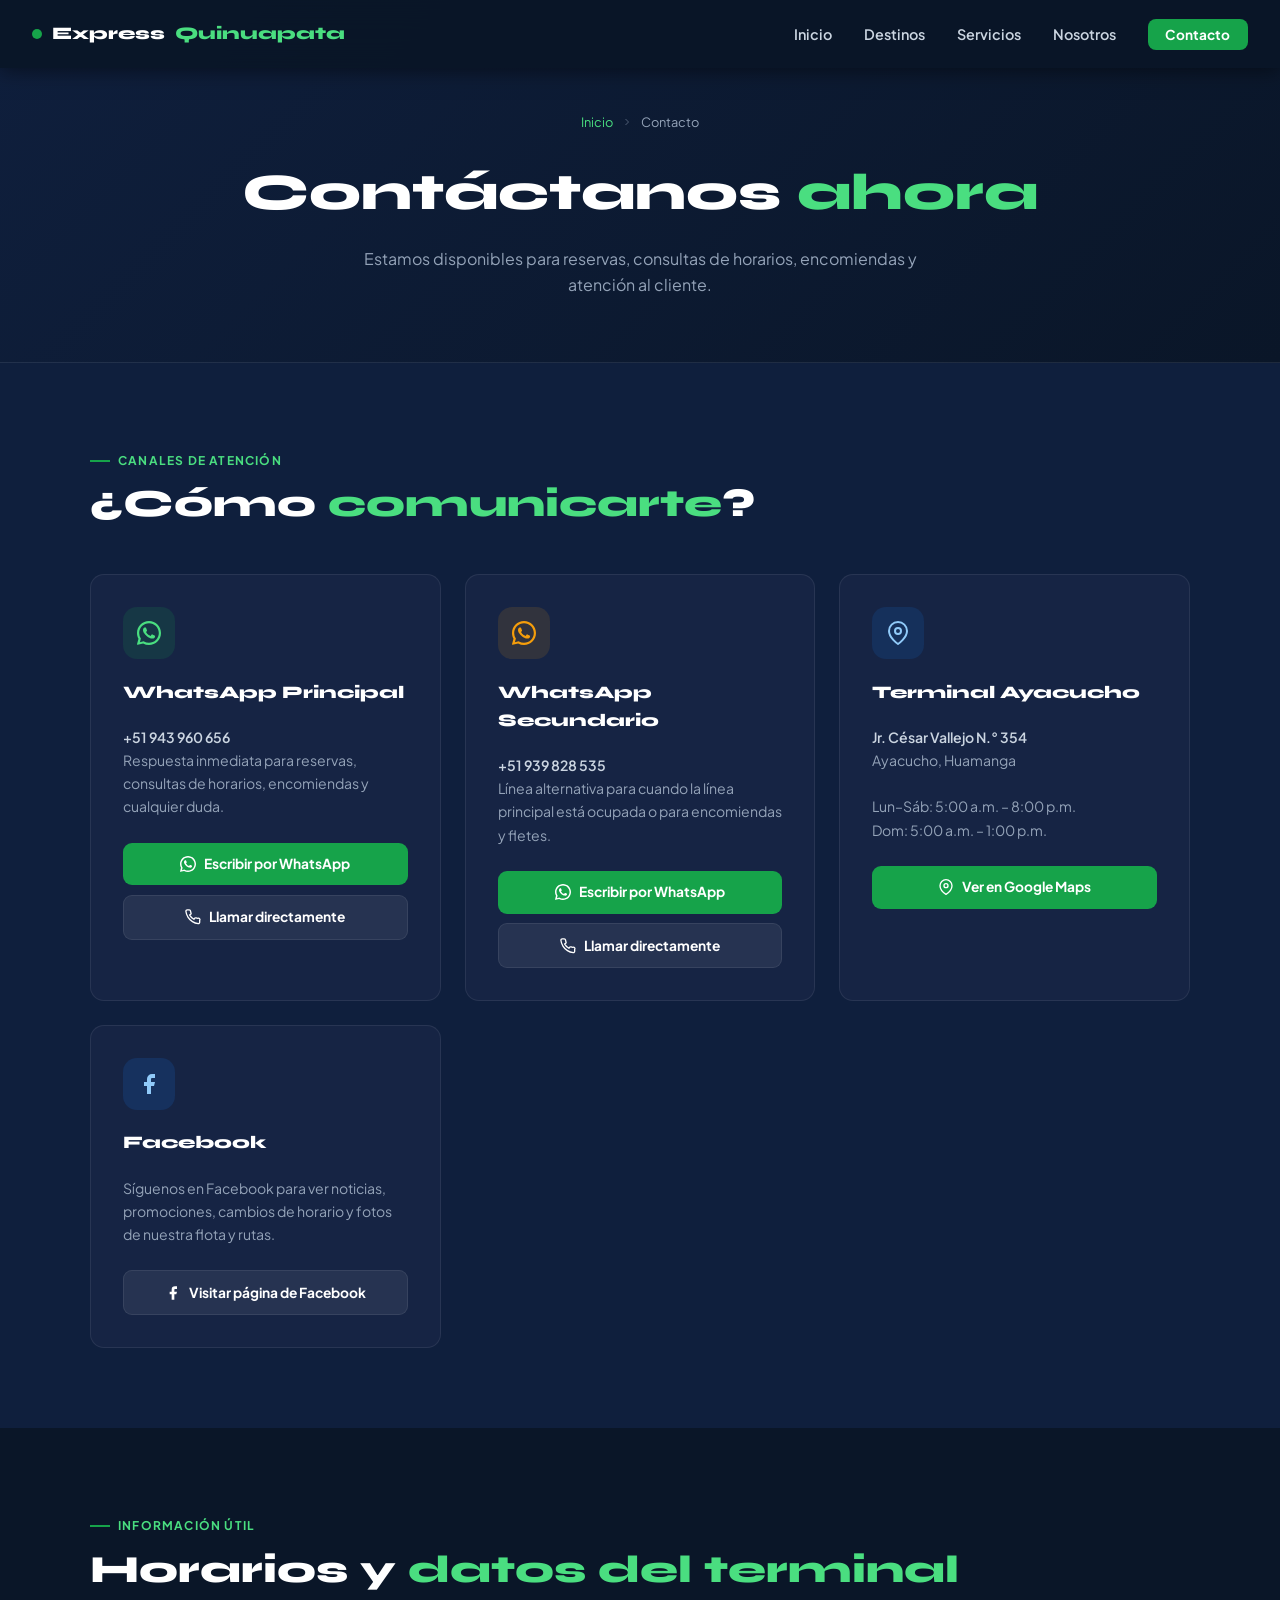
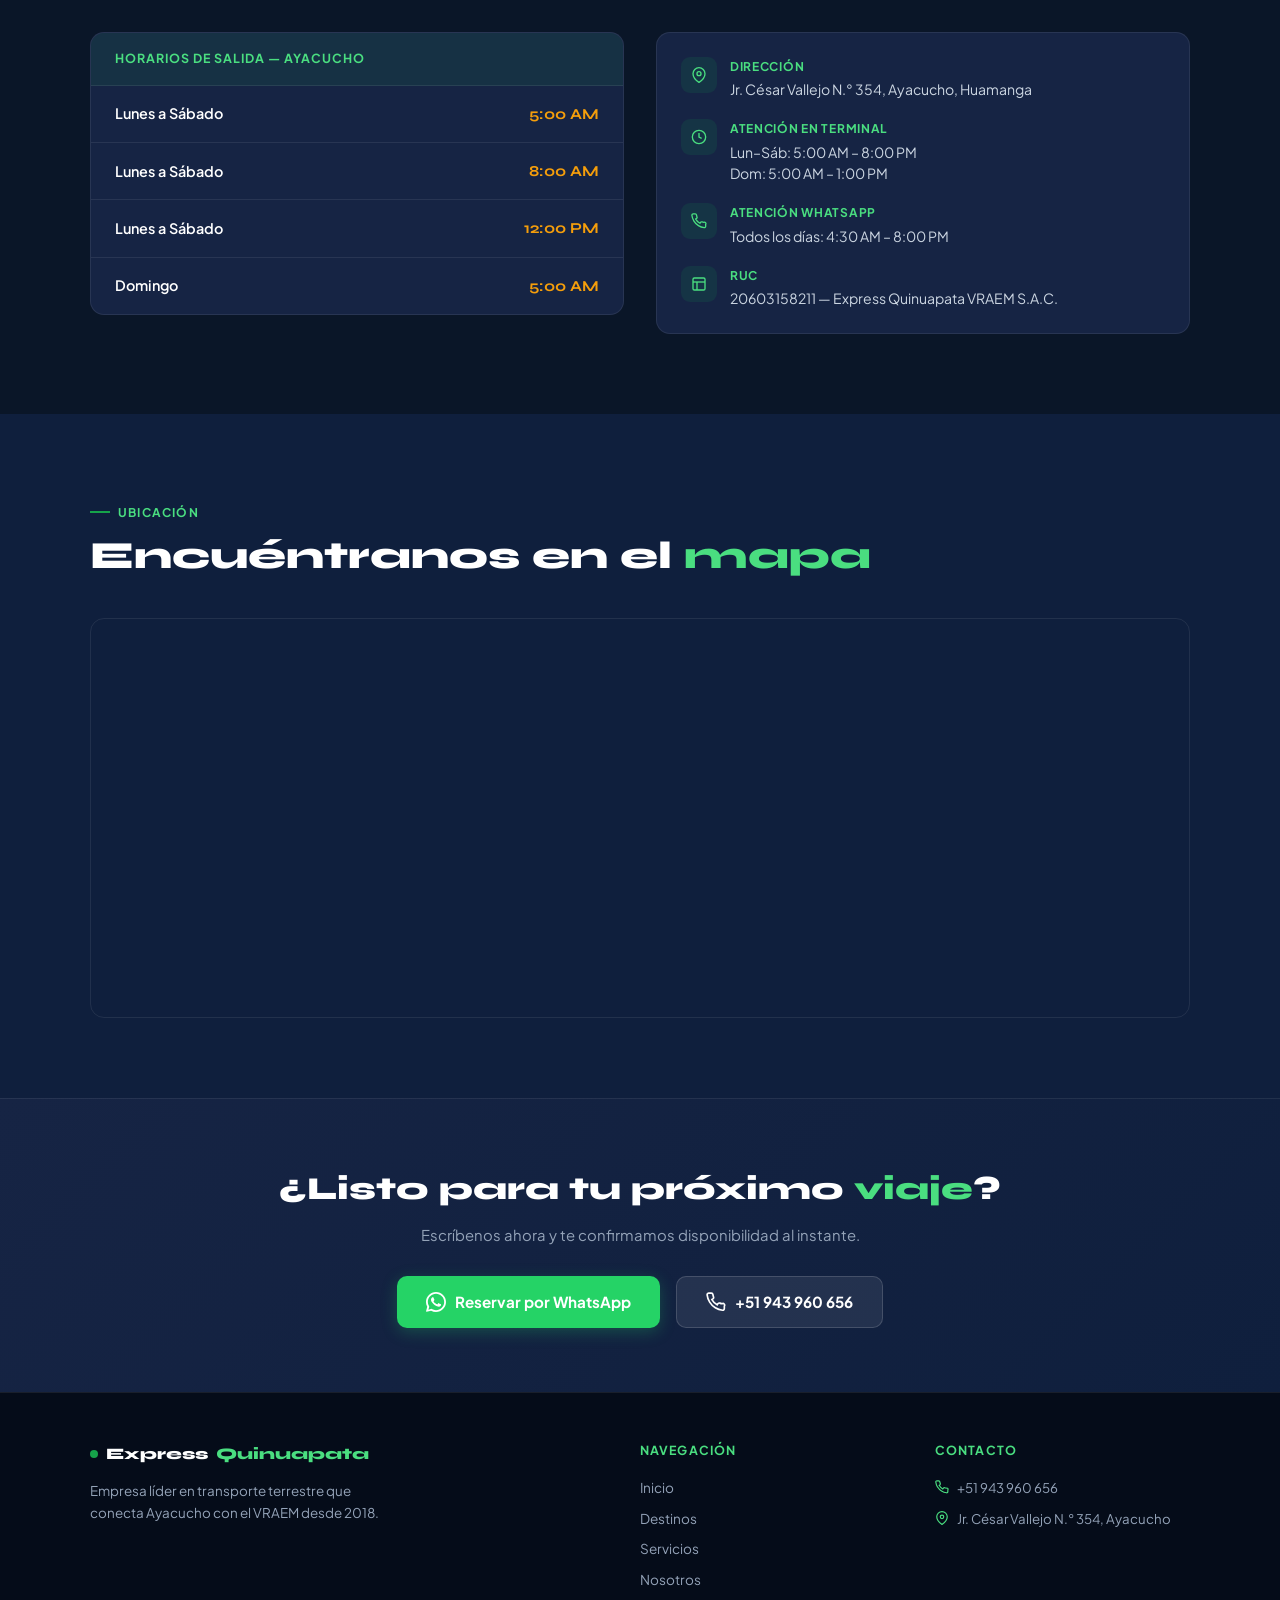
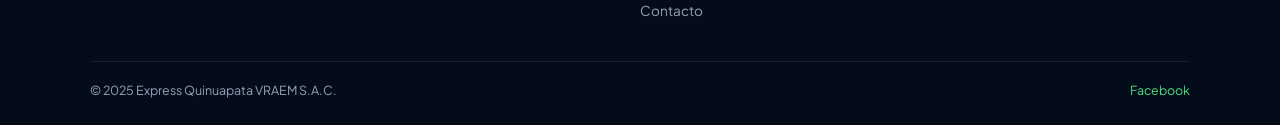
==== pages/contacto.html @ 3c7b3919 "Sitio web corporativo Express Quinuapata VRAEM S.A.C. Landing page con paginas de destinos, servicio" ====
<!DOCTYPE html>
<html lang="es">
<head>
  <meta charset="UTF-8"/>
  <meta name="viewport" content="width=device-width,initial-scale=1"/>
  <meta name="description" content="Contacta a Express Quinuapata VRAEM — WhatsApp +51 943 960 656, terminal en Jr. César Vallejo 354, Ayacucho."/>
  <title>Contacto — Express Quinuapata VRAEM</title>
  <link rel="icon" type="image/svg+xml" href="data:image/svg+xml,<svg xmlns='http://www.w3.org/2000/svg' viewBox='0 0 32 32'><rect width='32' height='32' rx='8' fill='%230A1628'/><circle cx='16' cy='14' r='5' fill='none' stroke='%2316a34a' stroke-width='2'/><line x1='16' y1='19' x2='16' y2='24' stroke='%2316a34a' stroke-width='2'/></svg>"/>
  <link rel="preconnect" href="https://fonts.googleapis.com"/>
  <link rel="preconnect" href="https://fonts.gstatic.com" crossorigin/>
  <link href="https://fonts.googleapis.com/css2?family=Plus+Jakarta+Sans:wght@400;500;600;700;800&family=Syne:wght@700;800&display=swap" rel="stylesheet"/>
  <style>
    *,*::before,*::after{box-sizing:border-box;margin:0;padding:0}
    html{scroll-behavior:smooth}
    body{font-family:'Plus Jakarta Sans',sans-serif;background:#0A1628;color:#e2e8f0;line-height:1.6;overflow-x:hidden}
    img{max-width:100%;display:block}
    a{text-decoration:none;color:inherit}
    ul{list-style:none}
    button{cursor:pointer;border:none;background:none;font-family:inherit}
    :root{
      --navy:#0A1628;--navy-2:#0f1f3d;--navy-3:#162444;
      --green:#16a34a;--green-l:#4ade80;
      --amber:#F59E0B;--blue:#1565C0;--blue-l:#2979ff;
      --white:#ffffff;--gray:#94a3b8;--gray-l:#cbd5e1;
      --border:rgba(255,255,255,.08);--radius:14px;
    }
    ::-webkit-scrollbar{width:6px}::-webkit-scrollbar-track{background:var(--navy-2)}::-webkit-scrollbar-thumb{background:var(--green);border-radius:3px}

    .navbar{position:fixed;top:0;left:0;right:0;z-index:1000;display:flex;align-items:center;justify-content:space-between;padding:0 2rem;height:68px;background:rgba(10,22,40,.97);backdrop-filter:blur(16px);box-shadow:0 2px 20px rgba(0,0,0,.5)}
    .navbar__brand{display:flex;align-items:center;gap:10px;font-family:'Syne',sans-serif;font-weight:800;font-size:1.1rem;color:var(--white)}
    .navbar__brand-dot{width:10px;height:10px;background:var(--green);border-radius:50%;flex-shrink:0}
    .navbar__brand span{color:var(--green-l)}
    .nav-desktop{display:flex;align-items:center;gap:2rem}
    .nav-link{font-size:.9rem;font-weight:600;color:var(--gray-l);transition:color .2s;position:relative;padding-bottom:2px}
    .nav-link::after{content:'';position:absolute;bottom:0;left:0;width:0;height:2px;background:var(--green);transition:width .25s}
    .nav-link:hover,.nav-link.activo{color:var(--white)}
    .nav-link:hover::after,.nav-link.activo::after{width:100%}
    .nav-cta{background:var(--green);color:var(--white)!important;padding:.45rem 1.1rem;border-radius:8px;font-size:.85rem;font-weight:700;transition:background .2s}
    .nav-cta::after{display:none}
    .nav-cta:hover{background:#15803d}
    .navbar__hamburger{display:none;flex-direction:column;justify-content:center;align-items:center;gap:5px;width:40px;height:40px;border-radius:8px;background:var(--border)}
    .navbar__hamburger span{display:block;width:22px;height:2px;background:var(--white);border-radius:2px;transition:transform .3s,opacity .3s}
    .navbar__hamburger.open span:nth-child(1){transform:translateY(7px) rotate(45deg)}
    .navbar__hamburger.open span:nth-child(2){opacity:0}
    .navbar__hamburger.open span:nth-child(3){transform:translateY(-7px) rotate(-45deg)}
    .nav-mobile{position:fixed;top:68px;left:0;right:0;bottom:0;background:rgba(10,22,40,.98);backdrop-filter:blur(20px);z-index:999;display:flex;flex-direction:column;align-items:center;justify-content:center;gap:2rem;transform:translateY(-110%);transition:transform .4s cubic-bezier(.4,0,.2,1);pointer-events:none}
    .nav-mobile.abierto{transform:translateY(0);pointer-events:auto}
    .nav-mobile .nav-link{font-size:1.4rem;font-weight:700;color:var(--gray-l)}
    .nav-mobile__cta{background:var(--green);color:var(--white);padding:.7rem 2rem;border-radius:10px;font-size:1rem;font-weight:700;margin-top:.5rem}
    @media(max-width:900px){.nav-desktop{display:none}.navbar__hamburger{display:flex}}

    .reveal{opacity:0;transform:translateY(28px);transition:opacity .6s ease,transform .6s ease}
    .reveal.visible{opacity:1;transform:none}

    .page-header{padding:7rem 1.5rem 4rem;background:linear-gradient(135deg,var(--navy-2),var(--navy));border-bottom:1px solid var(--border);text-align:center}
    .breadcrumb{display:flex;align-items:center;justify-content:center;gap:.5rem;font-size:.8rem;color:var(--gray);margin-bottom:1.2rem}
    .breadcrumb a{color:var(--green-l);transition:color .2s}
    .breadcrumb a:hover{color:var(--white)}
    .breadcrumb svg{width:12px;height:12px;opacity:.5}
    .page-title{font-family:'Syne',sans-serif;font-size:clamp(2rem,5vw,3.2rem);font-weight:800;color:var(--white);margin-bottom:.8rem}
    .page-title span{color:var(--green-l)}
    .page-desc{font-size:1rem;color:var(--gray);max-width:560px;margin:0 auto}

    .container{max-width:1100px;margin:0 auto}
    section{padding:5rem 1.5rem}
    .sec-label{display:inline-flex;align-items:center;gap:.5rem;font-size:.75rem;font-weight:700;text-transform:uppercase;letter-spacing:.1em;color:var(--green-l);margin-bottom:.75rem}
    .sec-label::before{content:'';display:block;width:20px;height:2px;background:var(--green)}
    .sec-title{font-family:'Syne',sans-serif;font-size:clamp(1.7rem,3.5vw,2.4rem);font-weight:800;color:var(--white);line-height:1.15;margin-bottom:1rem}
    .sec-title span{color:var(--green-l)}

    /* CONTACT CARDS */
    .contacto-section{background:var(--navy-2)}
    .contacto-grid{display:grid;grid-template-columns:repeat(auto-fit,minmax(280px,1fr));gap:1.5rem;margin-top:3rem}
    .c-card{background:var(--navy-3);border:1px solid var(--border);border-radius:var(--radius);padding:2rem;display:flex;flex-direction:column;gap:1.2rem;transition:border-color .25s,transform .25s}
    .c-card:hover{border-color:rgba(22,163,74,.3);transform:translateY(-4px)}
    .c-card__icon{width:52px;height:52px;border-radius:14px;display:flex;align-items:center;justify-content:center;flex-shrink:0}
    .icon-green{background:rgba(22,163,74,.15);color:var(--green-l)}
    .icon-amber{background:rgba(245,158,11,.12);color:var(--amber)}
    .icon-blue{background:rgba(21,101,192,.18);color:#90caf9}
    .icon-fb{background:rgba(24,119,242,.15);color:#90caf9}
    .c-card__icon svg{width:24px;height:24px}
    .c-card__title{font-family:'Syne',sans-serif;font-weight:800;font-size:1.1rem;color:var(--white)}
    .c-card__body{font-size:.88rem;color:var(--gray);line-height:1.65}
    .c-card__body strong{color:var(--gray-l);font-weight:600}
    .c-card__actions{display:flex;flex-direction:column;gap:.6rem;margin-top:.3rem}
    .c-btn{display:flex;align-items:center;gap:.5rem;padding:.65rem 1rem;border-radius:9px;font-weight:700;font-size:.86rem;transition:all .2s;justify-content:center}
    .c-btn-primary{background:var(--green);color:var(--white)}
    .c-btn-primary:hover{background:#15803d}
    .c-btn-secondary{background:rgba(255,255,255,.07);color:var(--white);border:1px solid var(--border)}
    .c-btn-secondary:hover{background:rgba(255,255,255,.13)}
    .c-btn svg{width:16px;height:16px;flex-shrink:0}

    /* HORARIOS */
    .horarios-section{background:var(--navy)}
    .horarios-layout{display:grid;grid-template-columns:1fr 1fr;gap:2rem;margin-top:2.5rem;align-items:start}
    @media(max-width:768px){.horarios-layout{grid-template-columns:1fr}}
    .horarios-table{background:var(--navy-3);border:1px solid var(--border);border-radius:var(--radius);overflow:hidden}
    .horarios-table-header{background:rgba(22,163,74,.1);border-bottom:1px solid var(--border);padding:1rem 1.5rem;font-size:.78rem;font-weight:700;text-transform:uppercase;letter-spacing:.08em;color:var(--green-l)}
    .horarios-row{display:flex;justify-content:space-between;align-items:center;padding:1rem 1.5rem;border-bottom:1px solid var(--border)}
    .horarios-row:last-child{border-bottom:none}
    .h-dia{font-weight:600;font-size:.9rem;color:var(--white)}
    .h-hora{font-family:'Syne',sans-serif;font-weight:700;color:var(--amber);font-size:.95rem}
    .info-list{background:var(--navy-3);border:1px solid var(--border);border-radius:var(--radius);padding:1.5rem;display:flex;flex-direction:column;gap:1.2rem}
    .info-row{display:flex;gap:.8rem;align-items:flex-start}
    .info-icon{width:36px;height:36px;border-radius:9px;background:rgba(22,163,74,.12);color:var(--green-l);display:flex;align-items:center;justify-content:center;flex-shrink:0}
    .info-icon svg{width:16px;height:16px}
    .info-label{font-size:.75rem;font-weight:700;text-transform:uppercase;letter-spacing:.06em;color:var(--green-l);margin-bottom:.2rem}
    .info-value{font-size:.88rem;color:var(--gray-l);line-height:1.5}

    /* MAP */
    .map-section{background:var(--navy-2);padding-bottom:5rem}
    .map-wrap{border-radius:var(--radius);overflow:hidden;border:1px solid var(--border);height:400px;margin-top:2.5rem}
    .map-wrap iframe{width:100%;height:100%;border:0;filter:invert(90%) hue-rotate(175deg)}

    /* CTA */
    .cta-band{background:linear-gradient(135deg,var(--navy-3),var(--navy-2));border-top:1px solid var(--border);padding:4rem 1.5rem;text-align:center}
    .cta-band__title{font-family:'Syne',sans-serif;font-size:clamp(1.5rem,3.5vw,2rem);font-weight:800;color:var(--white);margin-bottom:.6rem}
    .cta-band__title span{color:var(--green-l)}
    .cta-band__sub{color:var(--gray);margin-bottom:1.8rem;font-size:.93rem}
    .cta-band__btns{display:flex;gap:1rem;justify-content:center;flex-wrap:wrap}
    .btn-wa{display:inline-flex;align-items:center;gap:.6rem;background:#25D366;color:var(--white);padding:.8rem 1.8rem;border-radius:10px;font-weight:700;font-size:.95rem;transition:background .2s,transform .15s;box-shadow:0 4px 16px rgba(37,211,102,.25)}
    .btn-wa:hover{background:#1ebe5d;transform:translateY(-2px)}
    .btn-tel{display:inline-flex;align-items:center;gap:.6rem;background:rgba(255,255,255,.08);color:var(--white);padding:.8rem 1.8rem;border-radius:10px;font-weight:700;font-size:.95rem;border:1px solid rgba(255,255,255,.15);transition:background .2s}
    .btn-tel:hover{background:rgba(255,255,255,.14)}
    .btn-wa svg,.btn-tel svg{width:20px;height:20px}

    footer{background:rgba(5,12,25,.95);padding:3rem 1.5rem 1.5rem;border-top:1px solid var(--border)}
    .footer-grid{display:grid;grid-template-columns:2fr 1fr 1fr;gap:2.5rem;margin-bottom:2.5rem}
    @media(max-width:768px){.footer-grid{grid-template-columns:1fr}}
    .footer-brand{display:flex;align-items:center;gap:8px;font-family:'Syne',sans-serif;font-weight:800;font-size:1rem;color:var(--white);margin-bottom:.8rem}
    .footer-brand-dot{width:8px;height:8px;background:var(--green);border-radius:50%}
    .footer-brand span{color:var(--green-l)}
    .footer-desc{font-size:.84rem;color:var(--gray);line-height:1.65;max-width:300px}
    .footer-col-title{font-size:.78rem;font-weight:700;text-transform:uppercase;letter-spacing:.09em;color:var(--green-l);margin-bottom:1rem}
    .footer-links{display:flex;flex-direction:column;gap:.55rem}
    .footer-links a{font-size:.85rem;color:var(--gray);transition:color .2s}
    .footer-links a:hover{color:var(--white)}
    .footer-contact-list{display:flex;flex-direction:column;gap:.6rem}
    .footer-contact-item{display:flex;align-items:flex-start;gap:.5rem;font-size:.83rem;color:var(--gray)}
    .footer-contact-item svg{width:14px;height:14px;flex-shrink:0;margin-top:3px;color:var(--green-l)}
    .footer-bottom{border-top:1px solid var(--border);padding-top:1.2rem;display:flex;justify-content:space-between;align-items:center;flex-wrap:wrap;gap:.5rem;font-size:.78rem;color:var(--gray)}
    .footer-bottom a{color:var(--green-l)}
    #btn-arriba{display:none;position:fixed;bottom:1.5rem;right:1.5rem;z-index:900;width:44px;height:44px;background:var(--green);color:var(--white);border-radius:10px;align-items:center;justify-content:center;box-shadow:0 4px 14px rgba(22,163,74,.4);transition:background .2s,transform .2s}
    #btn-arriba:hover{background:#15803d;transform:translateY(-3px)}
    #btn-arriba svg{width:20px;height:20px}
    @media(max-width:600px){section{padding:3.5rem 1.2rem}}
  </style>
</head>
<body>

<nav class="navbar navbar-s" role="navigation">
  <a href="../index.html" class="navbar__brand">
    <div class="navbar__brand-dot"></div>
    Express <span>Quinuapata</span>
  </a>
  <ul class="nav-desktop">
    <li><a href="../index.html#inicio" class="nav-link">Inicio</a></li>
    <li><a href="destinos.html"        class="nav-link">Destinos</a></li>
    <li><a href="servicios.html"       class="nav-link">Servicios</a></li>
    <li><a href="nosotros.html"        class="nav-link">Nosotros</a></li>
    <li><a href="contacto.html"        class="nav-link nav-cta activo" data-section="contacto">Contacto</a></li>
  </ul>
  <button class="navbar__hamburger" aria-label="Abrir menú" aria-expanded="false">
    <span></span><span></span><span></span>
  </button>
</nav>
<div class="nav-mobile">
  <a href="../index.html" class="nav-link">Inicio</a>
  <a href="destinos.html" class="nav-link">Destinos</a>
  <a href="servicios.html" class="nav-link">Servicios</a>
  <a href="nosotros.html" class="nav-link">Nosotros</a>
  <a href="contacto.html" class="nav-mobile__cta">Contacto</a>
</div>

<div class="page-wrapper">

  <div class="page-header">
    <div class="breadcrumb">
      <a href="../index.html">Inicio</a>
      <svg viewBox="0 0 24 24" fill="none" stroke="currentColor" stroke-width="2"><polyline points="9 18 15 12 9 6"/></svg>
      <span>Contacto</span>
    </div>
    <h1 class="page-title">Contáctanos <span>ahora</span></h1>
    <p class="page-desc">Estamos disponibles para reservas, consultas de horarios, encomiendas y atención al cliente.</p>
  </div>

  <!-- CONTACT CARDS -->
  <section class="contacto-section">
    <div class="container">
      <div class="sec-label">Canales de atención</div>
      <h2 class="sec-title">¿Cómo <span>comunicarte</span>?</h2>

      <div class="contacto-grid">

        <!-- WhatsApp 1 -->
        <div class="c-card reveal">
          <div class="c-card__icon icon-green">
            <svg viewBox="0 0 24 24" fill="currentColor"><path d="M17.472 14.382c-.297-.149-1.758-.867-2.03-.967-.273-.099-.471-.148-.67.15-.197.297-.767.966-.94 1.164-.173.199-.347.223-.644.075-.297-.15-1.255-.463-2.39-1.475-.883-.788-1.48-1.761-1.653-2.059-.173-.297-.018-.458.13-.606.134-.133.298-.347.446-.52.149-.174.198-.298.298-.497.099-.198.05-.371-.025-.52-.075-.149-.669-1.612-.916-2.207-.242-.579-.487-.5-.669-.51-.173-.008-.371-.01-.57-.01-.198 0-.52.074-.792.372-.272.297-1.04 1.016-1.04 2.479 0 1.462 1.065 2.875 1.213 3.074.149.198 2.096 3.2 5.077 4.487.709.306 1.262.489 1.694.625.712.227 1.36.195 1.871.118.571-.085 1.758-.719 2.006-1.413.248-.694.248-1.289.173-1.413-.074-.124-.272-.198-.57-.347z"/><path d="M12 0C5.373 0 0 5.373 0 12c0 2.096.541 4.063 1.486 5.775L.055 23.08c-.116.434.29.84.724.724l5.332-1.425A11.934 11.934 0 0012 24c6.627 0 12-5.373 12-12S18.627 0 12 0zm0 21.818a9.786 9.786 0 01-5.003-1.373l-.358-.214-3.724.996 1.003-3.653-.234-.374A9.783 9.783 0 012.182 12C2.182 6.57 6.57 2.182 12 2.182S21.818 6.57 21.818 12 17.43 21.818 12 21.818z"/></svg>
          </div>
          <div class="c-card__title">WhatsApp Principal</div>
          <div class="c-card__body">
            <strong>+51 943 960 656</strong><br>
            Respuesta inmediata para reservas, consultas de horarios, encomiendas y cualquier duda.
          </div>
          <div class="c-card__actions">
            <a href="https://wa.me/51943960656?text=Hola,%20quiero%20reservar%20un%20pasaje" target="_blank" rel="noopener" class="c-btn c-btn-primary">
              <svg viewBox="0 0 24 24" fill="currentColor"><path d="M17.472 14.382c-.297-.149-1.758-.867-2.03-.967-.273-.099-.471-.148-.67.15-.197.297-.767.966-.94 1.164-.173.199-.347.223-.644.075-.297-.15-1.255-.463-2.39-1.475-.883-.788-1.48-1.761-1.653-2.059-.173-.297-.018-.458.13-.606.134-.133.298-.347.446-.52.149-.174.198-.298.298-.497.099-.198.05-.371-.025-.52-.075-.149-.669-1.612-.916-2.207-.242-.579-.487-.5-.669-.51-.173-.008-.371-.01-.57-.01-.198 0-.52.074-.792.372-.272.297-1.04 1.016-1.04 2.479 0 1.462 1.065 2.875 1.213 3.074.149.198 2.096 3.2 5.077 4.487.709.306 1.262.489 1.694.625.712.227 1.36.195 1.871.118.571-.085 1.758-.719 2.006-1.413.248-.694.248-1.289.173-1.413-.074-.124-.272-.198-.57-.347z"/><path d="M12 0C5.373 0 0 5.373 0 12c0 2.096.541 4.063 1.486 5.775L.055 23.08c-.116.434.29.84.724.724l5.332-1.425A11.934 11.934 0 0012 24c6.627 0 12-5.373 12-12S18.627 0 12 0zm0 21.818a9.786 9.786 0 01-5.003-1.373l-.358-.214-3.724.996 1.003-3.653-.234-.374A9.783 9.783 0 012.182 12C2.182 6.57 6.57 2.182 12 2.182S21.818 6.57 21.818 12 17.43 21.818 12 21.818z"/></svg>
              Escribir por WhatsApp
            </a>
            <a href="tel:+51943960656" class="c-btn c-btn-secondary">
              <svg viewBox="0 0 24 24" fill="none" stroke="currentColor" stroke-width="2"><path d="M22 16.92v3a2 2 0 01-2.18 2 19.79 19.79 0 01-8.63-3.07A19.5 19.5 0 014.41 12.1a19.79 19.79 0 01-3.07-8.67A2 2 0 013.32 1.4h3a2 2 0 012 1.72 12.84 12.84 0 00.7 2.81 2 2 0 01-.45 2.11L7.09 9.09a16 16 0 006.29 6.29l1.05-1.56a2 2 0 012.11-.45c.9.36 1.84.61 2.81.7A2 2 0 0122 16.92z"/></svg>
              Llamar directamente
            </a>
          </div>
        </div>

        <!-- WhatsApp 2 -->
        <div class="c-card reveal">
          <div class="c-card__icon icon-amber">
            <svg viewBox="0 0 24 24" fill="currentColor"><path d="M17.472 14.382c-.297-.149-1.758-.867-2.03-.967-.273-.099-.471-.148-.67.15-.197.297-.767.966-.94 1.164-.173.199-.347.223-.644.075-.297-.15-1.255-.463-2.39-1.475-.883-.788-1.48-1.761-1.653-2.059-.173-.297-.018-.458.13-.606.134-.133.298-.347.446-.52.149-.174.198-.298.298-.497.099-.198.05-.371-.025-.52-.075-.149-.669-1.612-.916-2.207-.242-.579-.487-.5-.669-.51-.173-.008-.371-.01-.57-.01-.198 0-.52.074-.792.372-.272.297-1.04 1.016-1.04 2.479 0 1.462 1.065 2.875 1.213 3.074.149.198 2.096 3.2 5.077 4.487.709.306 1.262.489 1.694.625.712.227 1.36.195 1.871.118.571-.085 1.758-.719 2.006-1.413.248-.694.248-1.289.173-1.413-.074-.124-.272-.198-.57-.347z"/><path d="M12 0C5.373 0 0 5.373 0 12c0 2.096.541 4.063 1.486 5.775L.055 23.08c-.116.434.29.84.724.724l5.332-1.425A11.934 11.934 0 0012 24c6.627 0 12-5.373 12-12S18.627 0 12 0zm0 21.818a9.786 9.786 0 01-5.003-1.373l-.358-.214-3.724.996 1.003-3.653-.234-.374A9.783 9.783 0 012.182 12C2.182 6.57 6.57 2.182 12 2.182S21.818 6.57 21.818 12 17.43 21.818 12 21.818z"/></svg>
          </div>
          <div class="c-card__title">WhatsApp Secundario</div>
          <div class="c-card__body">
            <strong>+51 939 828 535</strong><br>
            Línea alternativa para cuando la línea principal está ocupada o para encomiendas y fletes.
          </div>
          <div class="c-card__actions">
            <a href="https://wa.me/51939828535?text=Hola,%20quiero%20hacer%20una%20consulta" target="_blank" rel="noopener" class="c-btn c-btn-primary">
              <svg viewBox="0 0 24 24" fill="currentColor"><path d="M17.472 14.382c-.297-.149-1.758-.867-2.03-.967-.273-.099-.471-.148-.67.15-.197.297-.767.966-.94 1.164-.173.199-.347.223-.644.075-.297-.15-1.255-.463-2.39-1.475-.883-.788-1.48-1.761-1.653-2.059-.173-.297-.018-.458.13-.606.134-.133.298-.347.446-.52.149-.174.198-.298.298-.497.099-.198.05-.371-.025-.52-.075-.149-.669-1.612-.916-2.207-.242-.579-.487-.5-.669-.51-.173-.008-.371-.01-.57-.01-.198 0-.52.074-.792.372-.272.297-1.04 1.016-1.04 2.479 0 1.462 1.065 2.875 1.213 3.074.149.198 2.096 3.2 5.077 4.487.709.306 1.262.489 1.694.625.712.227 1.36.195 1.871.118.571-.085 1.758-.719 2.006-1.413.248-.694.248-1.289.173-1.413-.074-.124-.272-.198-.57-.347z"/><path d="M12 0C5.373 0 0 5.373 0 12c0 2.096.541 4.063 1.486 5.775L.055 23.08c-.116.434.29.84.724.724l5.332-1.425A11.934 11.934 0 0012 24c6.627 0 12-5.373 12-12S18.627 0 12 0zm0 21.818a9.786 9.786 0 01-5.003-1.373l-.358-.214-3.724.996 1.003-3.653-.234-.374A9.783 9.783 0 012.182 12C2.182 6.57 6.57 2.182 12 2.182S21.818 6.57 21.818 12 17.43 21.818 12 21.818z"/></svg>
              Escribir por WhatsApp
            </a>
            <a href="tel:+51939828535" class="c-btn c-btn-secondary">
              <svg viewBox="0 0 24 24" fill="none" stroke="currentColor" stroke-width="2"><path d="M22 16.92v3a2 2 0 01-2.18 2 19.79 19.79 0 01-8.63-3.07A19.5 19.5 0 014.41 12.1a19.79 19.79 0 01-3.07-8.67A2 2 0 013.32 1.4h3a2 2 0 012 1.72 12.84 12.84 0 00.7 2.81 2 2 0 01-.45 2.11L7.09 9.09a16 16 0 006.29 6.29l1.05-1.56a2 2 0 012.11-.45c.9.36 1.84.61 2.81.7A2 2 0 0122 16.92z"/></svg>
              Llamar directamente
            </a>
          </div>
        </div>

        <!-- Terminal -->
        <div class="c-card reveal">
          <div class="c-card__icon icon-blue">
            <svg viewBox="0 0 24 24" fill="none" stroke="currentColor" stroke-width="2"><path d="M21 10c0 7-9 13-9 13s-9-6-9-13a9 9 0 0118 0z"/><circle cx="12" cy="10" r="3"/></svg>
          </div>
          <div class="c-card__title">Terminal Ayacucho</div>
          <div class="c-card__body">
            <strong>Jr. César Vallejo N.° 354</strong><br>
            Ayacucho, Huamanga<br><br>
            Lun–Sáb: 5:00 a.m. – 8:00 p.m.<br>
            Dom: 5:00 a.m. – 1:00 p.m.
          </div>
          <div class="c-card__actions">
            <a href="https://maps.google.com/?q=Jr.+César+Vallejo+354+Ayacucho" target="_blank" rel="noopener" class="c-btn c-btn-primary">
              <svg viewBox="0 0 24 24" fill="none" stroke="currentColor" stroke-width="2"><path d="M21 10c0 7-9 13-9 13s-9-6-9-13a9 9 0 0118 0z"/><circle cx="12" cy="10" r="3"/></svg>
              Ver en Google Maps
            </a>
          </div>
        </div>

        <!-- Facebook -->
        <div class="c-card reveal">
          <div class="c-card__icon icon-fb">
            <svg viewBox="0 0 24 24" fill="currentColor"><path d="M18 2h-3a5 5 0 00-5 5v3H7v4h3v8h4v-8h3l1-4h-4V7a1 1 0 011-1h3z"/></svg>
          </div>
          <div class="c-card__title">Facebook</div>
          <div class="c-card__body">
            Síguenos en Facebook para ver noticias, promociones, cambios de horario y fotos de nuestra flota y rutas.
          </div>
          <div class="c-card__actions">
            <a href="https://www.facebook.com/ExpressQuinuapataVRAEMSAC" target="_blank" rel="noopener" class="c-btn c-btn-secondary">
              <svg viewBox="0 0 24 24" fill="currentColor"><path d="M18 2h-3a5 5 0 00-5 5v3H7v4h3v8h4v-8h3l1-4h-4V7a1 1 0 011-1h3z"/></svg>
              Visitar página de Facebook
            </a>
          </div>
        </div>

      </div>
    </div>
  </section>

  <!-- HORARIOS -->
  <section class="horarios-section">
    <div class="container">
      <div class="sec-label">Información útil</div>
      <h2 class="sec-title">Horarios y <span>datos del terminal</span></h2>
      <div class="horarios-layout">
        <div class="reveal">
          <div class="horarios-table">
            <div class="horarios-table-header">Horarios de salida — Ayacucho</div>
            <div class="horarios-row">
              <span class="h-dia">Lunes a Sábado</span>
              <span class="h-hora">5:00 AM</span>
            </div>
            <div class="horarios-row">
              <span class="h-dia">Lunes a Sábado</span>
              <span class="h-hora">8:00 AM</span>
            </div>
            <div class="horarios-row">
              <span class="h-dia">Lunes a Sábado</span>
              <span class="h-hora">12:00 PM</span>
            </div>
            <div class="horarios-row">
              <span class="h-dia">Domingo</span>
              <span class="h-hora">5:00 AM</span>
            </div>
          </div>
        </div>
        <div class="reveal">
          <div class="info-list">
            <div class="info-row">
              <div class="info-icon">
                <svg viewBox="0 0 24 24" fill="none" stroke="currentColor" stroke-width="2"><path d="M21 10c0 7-9 13-9 13s-9-6-9-13a9 9 0 0118 0z"/><circle cx="12" cy="10" r="3"/></svg>
              </div>
              <div>
                <div class="info-label">Dirección</div>
                <div class="info-value">Jr. César Vallejo N.° 354, Ayacucho, Huamanga</div>
              </div>
            </div>
            <div class="info-row">
              <div class="info-icon">
                <svg viewBox="0 0 24 24" fill="none" stroke="currentColor" stroke-width="2"><circle cx="12" cy="12" r="10"/><polyline points="12 6 12 12 16 14"/></svg>
              </div>
              <div>
                <div class="info-label">Atención en terminal</div>
                <div class="info-value">Lun–Sáb: 5:00 AM – 8:00 PM<br>Dom: 5:00 AM – 1:00 PM</div>
              </div>
            </div>
            <div class="info-row">
              <div class="info-icon">
                <svg viewBox="0 0 24 24" fill="none" stroke="currentColor" stroke-width="2"><path d="M22 16.92v3a2 2 0 01-2.18 2 19.79 19.79 0 01-8.63-3.07A19.5 19.5 0 014.41 12.1a19.79 19.79 0 01-3.07-8.67A2 2 0 013.32 1.4h3a2 2 0 012 1.72 12.84 12.84 0 00.7 2.81 2 2 0 01-.45 2.11L7.09 9.09a16 16 0 006.29 6.29l1.05-1.56a2 2 0 012.11-.45c.9.36 1.84.61 2.81.7A2 2 0 0122 16.92z"/></svg>
              </div>
              <div>
                <div class="info-label">Atención WhatsApp</div>
                <div class="info-value">Todos los días: 4:30 AM – 8:00 PM</div>
              </div>
            </div>
            <div class="info-row">
              <div class="info-icon">
                <svg viewBox="0 0 24 24" fill="none" stroke="currentColor" stroke-width="2"><rect x="3" y="3" width="18" height="18" rx="2"/><line x1="3" y1="9" x2="21" y2="9"/><line x1="9" y1="21" x2="9" y2="9"/></svg>
              </div>
              <div>
                <div class="info-label">RUC</div>
                <div class="info-value">20603158211 — Express Quinuapata VRAEM S.A.C.</div>
              </div>
            </div>
          </div>
        </div>
      </div>
    </div>
  </section>

  <!-- MAPA -->
  <section class="map-section">
    <div class="container">
      <div class="sec-label">Ubicación</div>
      <h2 class="sec-title">Encuéntranos en el <span>mapa</span></h2>
      <div class="map-wrap reveal">
        <iframe
          src="https://www.google.com/maps/embed?pb=!1m18!1m12!1m3!1d3850.123456789!2d-74.2236!3d-13.1588!2m3!1f0!2f0!3f0!3m2!1i1024!2i768!4f13.1!3m3!1m2!1s0x0%3A0x0!2sJr.%20C%C3%A9sar%20Vallejo%20354%2C%20Ayacucho!5e0!3m2!1ses!2spe!4v1234567890"
          allowfullscreen="" loading="lazy" referrerpolicy="no-referrer-when-downgrade"
          title="Terminal Express Quinuapata — Jr. César Vallejo 354, Ayacucho"></iframe>
      </div>
    </div>
  </section>

  <!-- CTA -->
  <div class="cta-band">
    <div class="container">
      <h2 class="cta-band__title">¿Listo para tu próximo <span>viaje</span>?</h2>
      <p class="cta-band__sub">Escríbenos ahora y te confirmamos disponibilidad al instante.</p>
      <div class="cta-band__btns">
        <a href="https://wa.me/51943960656?text=Hola,%20quiero%20reservar%20un%20pasaje" target="_blank" rel="noopener" class="btn-wa">
          <svg viewBox="0 0 24 24" fill="currentColor"><path d="M17.472 14.382c-.297-.149-1.758-.867-2.03-.967-.273-.099-.471-.148-.67.15-.197.297-.767.966-.94 1.164-.173.199-.347.223-.644.075-.297-.15-1.255-.463-2.39-1.475-.883-.788-1.48-1.761-1.653-2.059-.173-.297-.018-.458.13-.606.134-.133.298-.347.446-.52.149-.174.198-.298.298-.497.099-.198.05-.371-.025-.52-.075-.149-.669-1.612-.916-2.207-.242-.579-.487-.5-.669-.51-.173-.008-.371-.01-.57-.01-.198 0-.52.074-.792.372-.272.297-1.04 1.016-1.04 2.479 0 1.462 1.065 2.875 1.213 3.074.149.198 2.096 3.2 5.077 4.487.709.306 1.262.489 1.694.625.712.227 1.36.195 1.871.118.571-.085 1.758-.719 2.006-1.413.248-.694.248-1.289.173-1.413-.074-.124-.272-.198-.57-.347z"/><path d="M12 0C5.373 0 0 5.373 0 12c0 2.096.541 4.063 1.486 5.775L.055 23.08c-.116.434.29.84.724.724l5.332-1.425A11.934 11.934 0 0012 24c6.627 0 12-5.373 12-12S18.627 0 12 0zm0 21.818a9.786 9.786 0 01-5.003-1.373l-.358-.214-3.724.996 1.003-3.653-.234-.374A9.783 9.783 0 012.182 12C2.182 6.57 6.57 2.182 12 2.182S21.818 6.57 21.818 12 17.43 21.818 12 21.818z"/></svg>
          Reservar por WhatsApp
        </a>
        <a href="tel:+51943960656" class="btn-tel">
          <svg viewBox="0 0 24 24" fill="none" stroke="currentColor" stroke-width="2"><path d="M22 16.92v3a2 2 0 01-2.18 2 19.79 19.79 0 01-8.63-3.07A19.5 19.5 0 014.41 12.1a19.79 19.79 0 01-3.07-8.67A2 2 0 013.32 1.4h3a2 2 0 012 1.72 12.84 12.84 0 00.7 2.81 2 2 0 01-.45 2.11L7.09 9.09a16 16 0 006.29 6.29l1.05-1.56a2 2 0 012.11-.45c.9.36 1.84.61 2.81.7A2 2 0 0122 16.92z"/></svg>
          +51 943 960 656
        </a>
      </div>
    </div>
  </div>

  <footer>
    <div class="container">
      <div class="footer-grid">
        <div>
          <div class="footer-brand"><div class="footer-brand-dot"></div>Express <span>Quinuapata</span></div>
          <p class="footer-desc">Empresa líder en transporte terrestre que conecta Ayacucho con el VRAEM desde 2018.</p>
        </div>
        <div>
          <div class="footer-col-title">Navegación</div>
          <div class="footer-links">
            <a href="../index.html">Inicio</a>
            <a href="destinos.html">Destinos</a>
            <a href="servicios.html">Servicios</a>
            <a href="nosotros.html">Nosotros</a>
            <a href="contacto.html">Contacto</a>
          </div>
        </div>
        <div>
          <div class="footer-col-title">Contacto</div>
          <div class="footer-contact-list">
            <div class="footer-contact-item">
              <svg viewBox="0 0 24 24" fill="none" stroke="currentColor" stroke-width="2"><path d="M22 16.92v3a2 2 0 01-2.18 2 19.79 19.79 0 01-8.63-3.07A19.5 19.5 0 014.41 12.1a19.79 19.79 0 01-3.07-8.67A2 2 0 013.32 1.4h3a2 2 0 012 1.72 12.84 12.84 0 00.7 2.81 2 2 0 01-.45 2.11L7.09 9.09a16 16 0 006.29 6.29l1.05-1.56a2 2 0 012.11-.45c.9.36 1.84.61 2.81.7A2 2 0 0122 16.92z"/></svg>
              +51 943 960 656
            </div>
            <div class="footer-contact-item">
              <svg viewBox="0 0 24 24" fill="none" stroke="currentColor" stroke-width="2"><path d="M21 10c0 7-9 13-9 13s-9-6-9-13a9 9 0 0118 0z"/><circle cx="12" cy="10" r="3"/></svg>
              Jr. César Vallejo N.° 354, Ayacucho
            </div>
          </div>
        </div>
      </div>
      <div class="footer-bottom">
        <span>© 2025 Express Quinuapata VRAEM S.A.C.</span>
        <a href="https://www.facebook.com/ExpressQuinuapataVRAEMSAC" target="_blank" rel="noopener">Facebook</a>
      </div>
    </div>
  </footer>
</div>

<button id="btn-arriba" aria-label="Volver arriba" onclick="window.scrollTo({top:0,behavior:'smooth'})">
  <svg viewBox="0 0 24 24" fill="none" stroke="currentColor" stroke-width="2.5"><polyline points="18 15 12 9 6 15"/></svg>
</button>

<script src="../assets/js/router.js"></script>
<script src="../assets/js/main.js"></script>
</body>
</html>
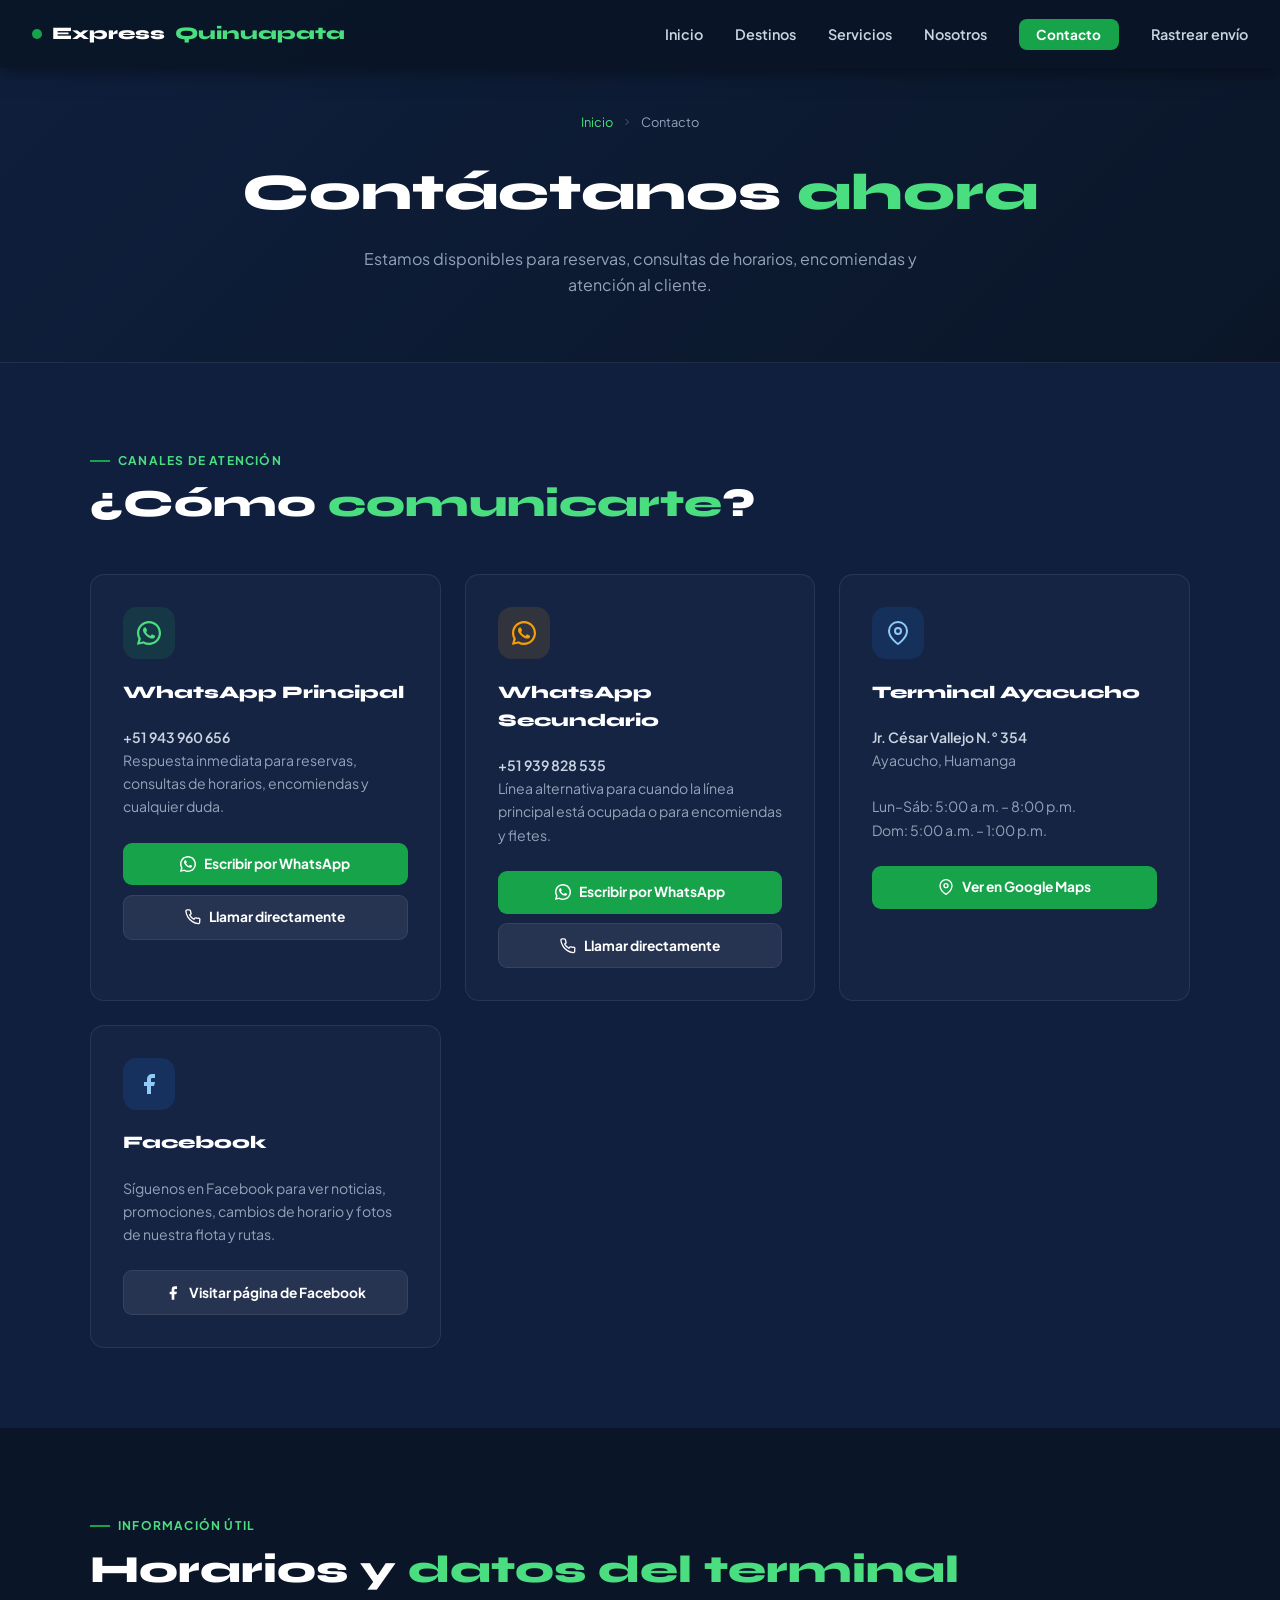
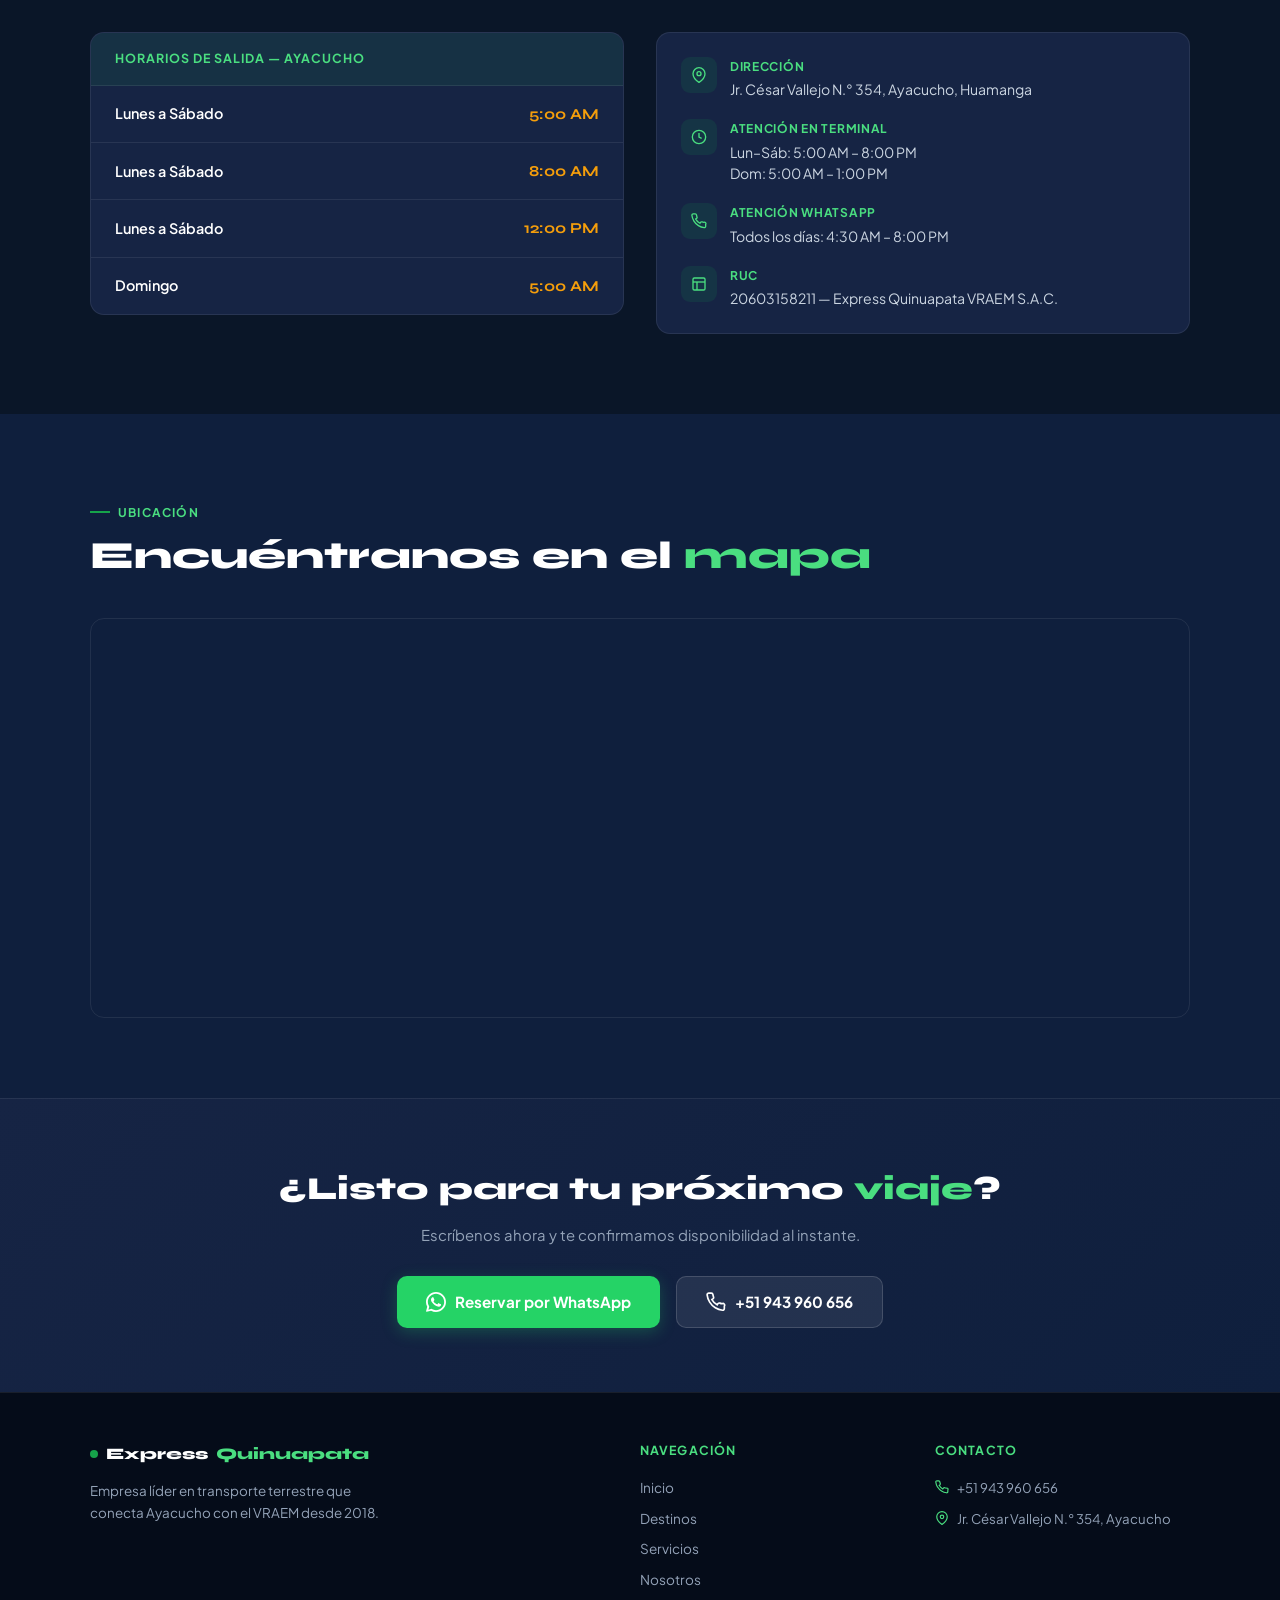
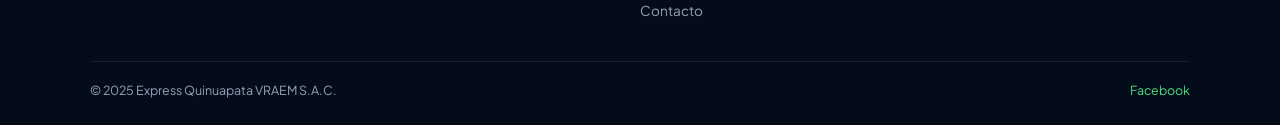
==== commit 09f903b5: "feat(nav): boton Rastrear envio para clientes en todas las paginas Enlace directo a sistema.expressq" ====
--- a/pages/contacto.html
+++ b/pages/contacto.html
@@ -5,7 +5,9 @@
   <meta name="viewport" content="width=device-width,initial-scale=1"/>
   <meta name="description" content="Contacta a Express Quinuapata VRAEM — WhatsApp +51 943 960 656, terminal en Jr. César Vallejo 354, Ayacucho."/>
   <title>Contacto — Express Quinuapata VRAEM</title>
-  <link rel="icon" type="image/svg+xml" href="data:image/svg+xml,<svg xmlns='http://www.w3.org/2000/svg' viewBox='0 0 32 32'><rect width='32' height='32' rx='8' fill='%230A1628'/><circle cx='16' cy='14' r='5' fill='none' stroke='%2316a34a' stroke-width='2'/><line x1='16' y1='19' x2='16' y2='24' stroke='%2316a34a' stroke-width='2'/></svg>"/>
+  <link rel="icon" href="../favicon.ico" sizes="any"/>
+  <link rel="icon" type="image/png" sizes="48x48" href="../favicon-48.png"/>
+  <link rel="apple-touch-icon" href="../favicon-512.png"/>
   <link rel="preconnect" href="https://fonts.googleapis.com"/>
   <link rel="preconnect" href="https://fonts.gstatic.com" crossorigin/>
   <link href="https://fonts.googleapis.com/css2?family=Plus+Jakarta+Sans:wght@400;500;600;700;800&family=Syne:wght@700;800&display=swap" rel="stylesheet"/>
@@ -159,6 +161,7 @@
     <li><a href="servicios.html"       class="nav-link">Servicios</a></li>
     <li><a href="nosotros.html"        class="nav-link">Nosotros</a></li>
     <li><a href="contacto.html"        class="nav-link nav-cta activo" data-section="contacto">Contacto</a></li>
+    <li><a href="https://sistema.expressquinuapata.com/tracking" class="nav-link">Rastrear envío</a></li>
   </ul>
   <button class="navbar__hamburger" aria-label="Abrir menú" aria-expanded="false">
     <span></span><span></span><span></span>
@@ -169,6 +172,7 @@
   <a href="destinos.html" class="nav-link">Destinos</a>
   <a href="servicios.html" class="nav-link">Servicios</a>
   <a href="nosotros.html" class="nav-link">Nosotros</a>
+  <a href="https://sistema.expressquinuapata.com/tracking" class="nav-link">Rastrear envío</a>
   <a href="contacto.html" class="nav-mobile__cta">Contacto</a>
 </div>
 
